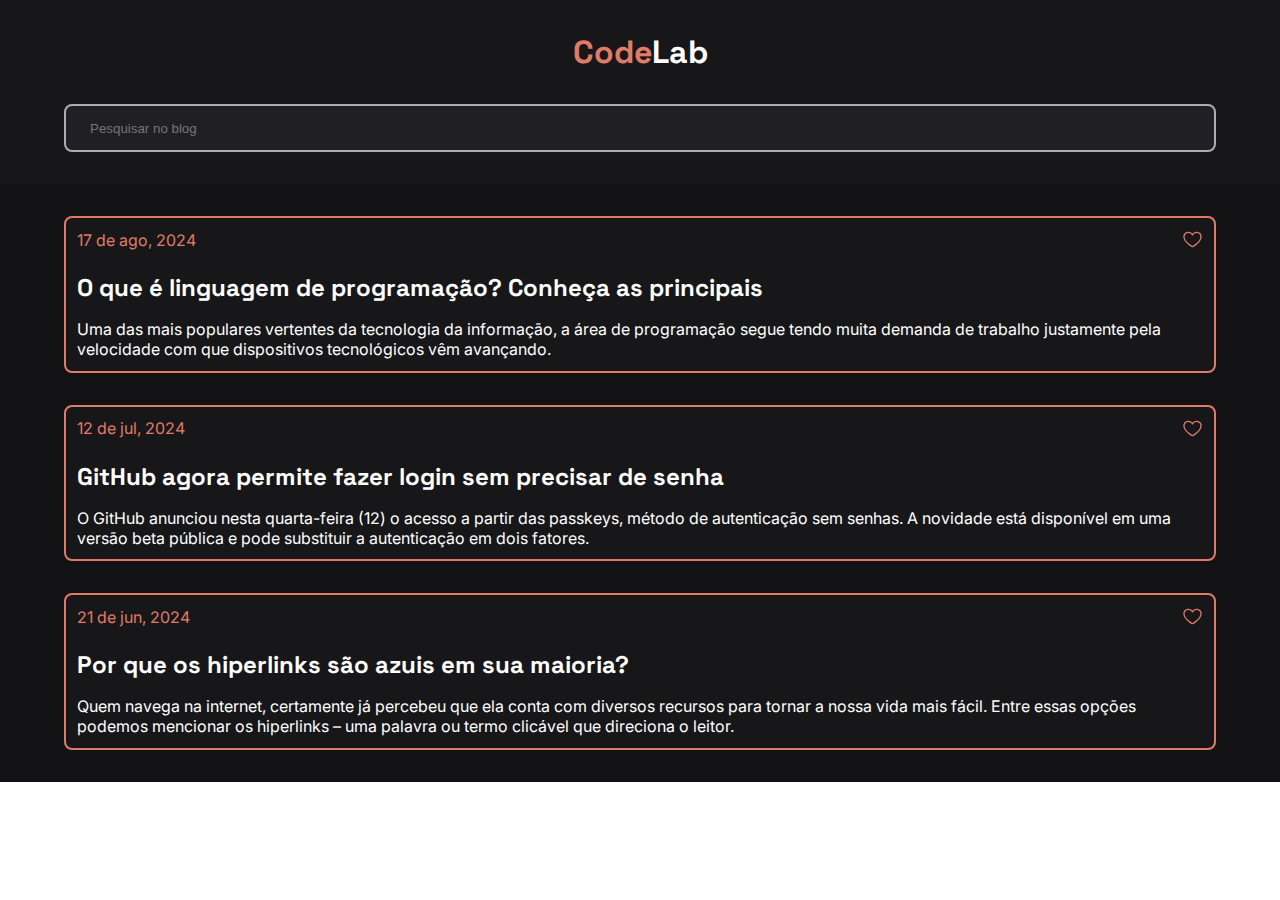
==== 01/index.html @ c14a580c "v1" ====
<!DOCTYPE html>
<html lang="en">
<head>
  <meta charset="UTF-8">
  <meta name="viewport" content="width=device-width, initial-scale=1.0">
  <link rel="stylesheet" href="style.css">
  <title>Desafio 01</title>
</head>
<body>
  <section id="menu">
    <h1><span>Code</span>Lab</h1>
    <input type="text" name="search-bar" id="search-bar" placeholder="Pesquisar no blog">
  </section>
  <section id="cards">
    <div class="card">
      <div class="card-top-bar">
        <span>17 de ago, 2024</span>
        <img src="./icon-heart.svg" alt="figura de um coração" class="icon-heart">
      </div>
      <div class="card-text">
        <h2>O que é linguagem de programação? Conheça as principais</h2>
        <p>Uma das mais populares vertentes da tecnologia da informação, 
          a área de programação segue tendo muita demanda de trabalho justamente 
          pela velocidade com que dispositivos tecnológicos vêm avançando.</p>
      </div>
    </div>
    <div class="card">
      <div class="card-top-bar">
        <span>12 de jul, 2024</span>
        <img src="./icon-heart.svg" alt="figura de um coração" class="icon-heart">
      </div>
      <div class="card-text">
        <h2>GitHub agora permite fazer login sem precisar de senha</h2>
        <p>O GitHub anunciou nesta quarta-feira (12) o acesso a partir das passkeys, 
          método de autenticação sem senhas. A novidade está disponível em uma versão 
          beta pública e pode substituir a autenticação em dois fatores.</p>
      </div>
    </div>
    <div class="card">
      <div class="card-top-bar">
        <span>21 de jun, 2024</span>
        <img src="./icon-heart.svg" alt="figura de um coração" class="icon-heart">
      </div>
      <div class="card-text">
        <h2>Por que os hiperlinks são azuis em sua maioria?</h2>
        <p>Quem navega na internet, certamente já percebeu que ela 
          conta com diversos recursos para tornar a nossa vida mais fácil. 
          Entre essas opções podemos mencionar os hiperlinks – uma palavra 
          ou termo clicável que direciona o leitor.</p>
      </div>
    </div>
  </section>
</body>
</html>
---- 01/style.css ----
@import url("https://fonts.googleapis.com/css2?family=Inter:wght@100..900&family=Space+Grotesk:wght@300..700&display=swap");

* {
  box-sizing: border-box;
  padding: 0;
  margin: 0;
} 

:root {
  --brand-color: #e07b67;

  --dark-10: #121214;
  --dark-20: #17171a;
  --dark-30: #202024;
  --dark-40: #252529;

  --gray: #afabb6;
  --white: #ffffff;
}

body {
  font-family: "Inter", sans-serif;
  color: var(--white);
}

h1, h2 {
  font-family: "Space Grotesk", sans-serif;
}

span {
  color: var(--brand-color);
}

#menu {
  background-color: var(--dark-20);
  display: flex;
  align-items: center;
  justify-content: space-between;
  flex-direction: column;
  flex-wrap: wrap;
  gap: 2rem;
  padding: 2rem 0;
}

input {
  background-color: var(--dark-30);
  color: var(--gray);
  border-radius: 8px;
  border: 2px solid;
  width: 90%;
  height: 3rem;
  padding-left: 1.5rem;
}

#cards {
  background-color: var(--dark-10);
  display: flex;
  align-items: center;
  justify-content: center;
  flex-wrap: wrap;
  gap: 2rem;
  padding: 2rem 0rem 2rem 0rem;
}

.card {
  border: 2px solid var(--brand-color);
  border-radius: 8px;
  gap: 1rem;
  width: 90%;
  background-color: var(--dark-20);
}
.card-top-bar {
  display: flex;
  justify-content: space-between;
  align-items: center;
  gap: 1rem;
  padding: 0.7rem;
}
.card-text {
  display: flex;
  justify-content: center;
  align-items: start;
  gap: 1rem;
  padding: 0.7rem;
  flex-direction: column;
}

.icon-heart {
  width: 1.3rem;
}
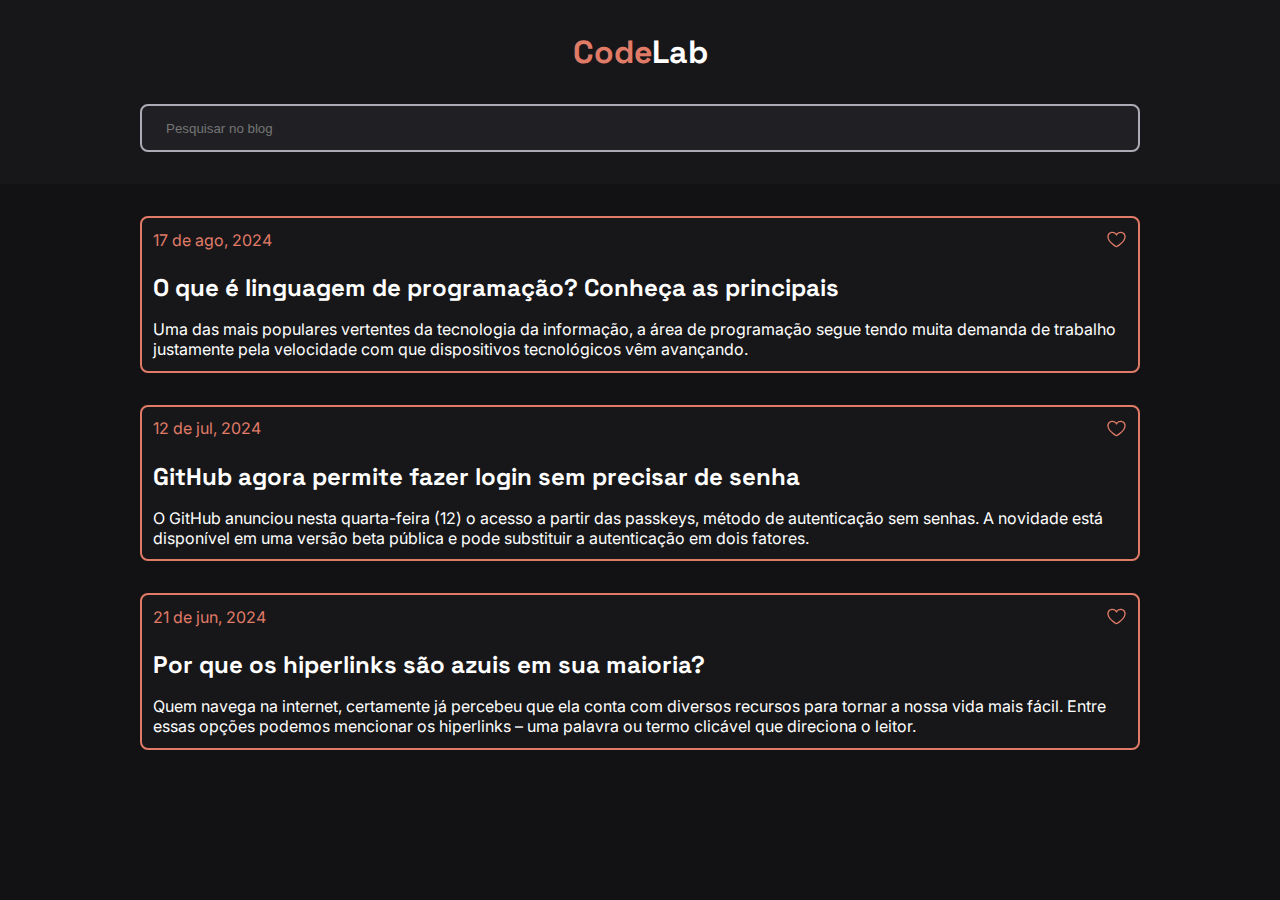
==== commit 830de482: "feat: Icone favoritos muda ao clicar" ====
--- a/01/index.html
+++ b/01/index.html
@@ -4,6 +4,7 @@
   <meta charset="UTF-8">
   <meta name="viewport" content="width=device-width, initial-scale=1.0">
   <link rel="stylesheet" href="style.css">
+  <script defer src="./script.js"></script>
   <title>Desafio 01</title>
 </head>
 <body>
@@ -15,7 +16,7 @@
     <div class="card">
       <div class="card-top-bar">
         <span>17 de ago, 2024</span>
-        <img src="./icon-heart.svg" alt="figura de um coração" class="icon-heart">
+        <img src="./icon/icon-heart-disabled.svg" alt="figura de um coração" class="icon-favorite">
       </div>
       <div class="card-text">
         <h2>O que é linguagem de programação? Conheça as principais</h2>
@@ -27,7 +28,7 @@
     <div class="card">
       <div class="card-top-bar">
         <span>12 de jul, 2024</span>
-        <img src="./icon-heart.svg" alt="figura de um coração" class="icon-heart">
+        <img src="./icon/icon-heart-disabled.svg" alt="figura de um coração" class="icon-favorite">
       </div>
       <div class="card-text">
         <h2>GitHub agora permite fazer login sem precisar de senha</h2>
@@ -39,7 +40,7 @@
     <div class="card">
       <div class="card-top-bar">
         <span>21 de jun, 2024</span>
-        <img src="./icon-heart.svg" alt="figura de um coração" class="icon-heart">
+        <img src="./icon/icon-heart-disabled.svg" alt="figura de um coração" class="icon-favorite">
       </div>
       <div class="card-text">
         <h2>Por que os hiperlinks são azuis em sua maioria?</h2>
--- a/01/style.css
+++ b/01/style.css
@@ -19,8 +19,10 @@
 }
 
 body {
+  background-color: var(--dark-10);
   font-family: "Inter", sans-serif;
   color: var(--white);
+  background-color: var(--dark-10);
 }
 
 h1, h2 {
@@ -48,6 +50,7 @@
   border-radius: 8px;
   border: 2px solid;
   width: 90%;
+  max-width: 1000px;
   height: 3rem;
   padding-left: 1.5rem;
 }
@@ -55,11 +58,12 @@
 #cards {
   background-color: var(--dark-10);
   display: flex;
+  flex-direction: column;
   align-items: center;
   justify-content: center;
-  flex-wrap: wrap;
   gap: 2rem;
   padding: 2rem 0rem 2rem 0rem;
+  height: 100;
 }
 
 .card {
@@ -67,6 +71,7 @@
   border-radius: 8px;
   gap: 1rem;
   width: 90%;
+  max-width: 1000px;
   background-color: var(--dark-20);
 }
 .card-top-bar {
@@ -85,6 +90,6 @@
   flex-direction: column;
 }
 
-.icon-heart {
+.icon-favorite {
   width: 1.3rem;
-}+}
